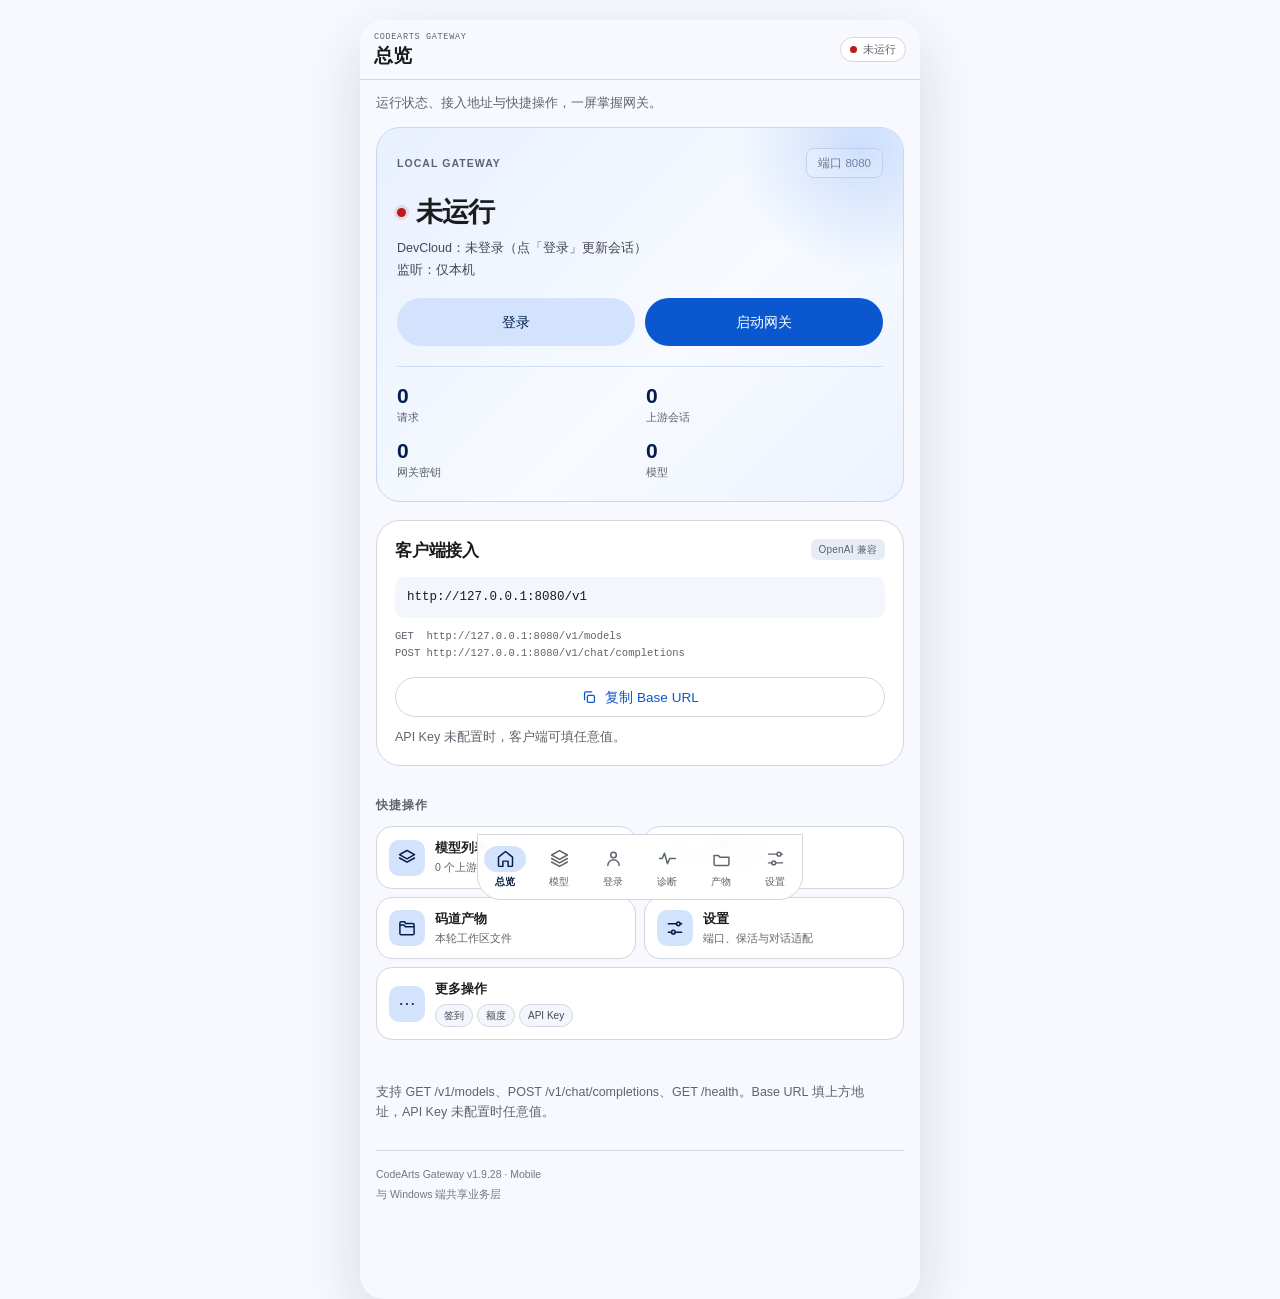
==== web/mobile/index.html @ bf03b85b "feat(web): refresh stats and improve login/artifacts flow - use real request and DevCloud session co" ====
<!DOCTYPE html>
<html lang="zh-CN">
<head>
<meta charset="UTF-8">
<meta name="viewport" content="width=device-width, initial-scale=1, viewport-fit=cover">
<title>CodeArts 网关 · 手机端</title>
<link rel="icon" href="data:image/svg+xml,%3Csvg xmlns='http://www.w3.org/2000/svg' viewBox='0 0 24 24'%3E%3Crect width='24' height='24' rx='6' fill='%230B57D0'/%3E%3Cpath d='M7 12h10M12 7v10' stroke='white' stroke-width='2' stroke-linecap='round'/%3E%3C/svg%3E">
<link rel="stylesheet" href="../src/res/tokens.css">
<link rel="stylesheet" href="../src/res/base.css">
<link rel="stylesheet" href="../src/res/components.css">
<link rel="stylesheet" href="../src/mobile/layout.css">
</head>
<body data-page="home">

<div class="m-shell">
  <header class="m-topbar">
    <button class="m-back" id="mBack" hidden aria-label="返回总览">
      <svg viewBox="0 0 24 24"><path d="M15 19 8 12l7-7"/></svg>
    </button>
    <div class="m-title">
      <span class="m-crumb">CodeArts Gateway</span>
      <h1 id="pageTitle">总览</h1>
    </div>
    <div class="m-state">
      <span class="dot is-off" id="railDot2"></span>
      <span id="railState2">未运行</span>
    </div>
  </header>

  <main class="m-content" id="scrollRoot">
    <div class="page-head">
      <p id="pageLede">运行状态、接入地址与快捷操作，一屏掌握网关。</p>
    </div>
    <div id="view"></div>
    <footer class="page-foot">
      <span>CodeArts Gateway v1.9.28 · Mobile</span>
      <span>与 Windows 端共享业务层</span>
    </footer>
  </main>

  <nav class="m-tabs" id="mobileNav">
    <button class="m-tab is-active" data-nav="home">
      <span class="m-tab-icon"><svg viewBox="0 0 24 24"><path d="M4 10.5 12 4l8 6.5V20a1 1 0 0 1-1 1h-4v-6H9v6H5a1 1 0 0 1-1-1z"/></svg></span>
      <span>总览</span>
    </button>
    <button class="m-tab" data-nav="models">
      <span class="m-tab-icon"><svg viewBox="0 0 24 24"><path d="M12 3 3 8l9 5 9-5-9-5z"/><path d="M3 12l9 5 9-5M3 16l9 5 9-5"/></svg></span>
      <span>模型</span>
    </button>
    <button class="m-tab" data-nav="login">
      <span class="m-tab-icon"><svg viewBox="0 0 24 24"><circle cx="12" cy="8" r="3.2"/><path d="M5.5 20a6.5 6.5 0 0 1 13 0"/></svg></span>
      <span>登录</span>
    </button>
    <button class="m-tab" data-nav="diag">
      <span class="m-tab-icon"><svg viewBox="0 0 24 24"><path d="M3 12h3l2.5-6 3.5 12 2.5-6H21"/></svg></span>
      <span>诊断</span>
    </button>
    <button class="m-tab" data-nav="artifacts">
      <span class="m-tab-icon"><svg viewBox="0 0 24 24"><path d="M3.5 8.5h5l1.6 2h10.4v8a1.5 1.5 0 0 1-1.5 1.5H5a1.5 1.5 0 0 1-1.5-1.5z"/></svg></span>
      <span>产物</span>
    </button>
    <button class="m-tab" data-nav="settings">
      <span class="m-tab-icon"><svg viewBox="0 0 24 24"><path d="M4 7h10M18 7h2M4 17h4M12 17h8"/><circle cx="16" cy="7" r="2.2"/><circle cx="10" cy="17" r="2.2"/></svg></span>
      <span>设置</span>
    </button>
  </nav>
</div>

<div class="toast" id="toast" role="status" aria-live="polite"></div>
<div class="modal-layer" id="modalLayer" hidden></div>

<script src="../src/core/data.js"></script>
<script src="../src/core/native.js"></script>
<script src="../src/core/state.js"></script>
<script src="../src/core/storage.js"></script>
<script src="../src/res/icons.js"></script>
<script src="../src/service/gateway.js"></script>
<script src="../src/ui/components.js"></script>
<script src="../src/ui/pages.js"></script>
<script src="../src/ui/inspector.js"></script>
<script src="../src/ui/app.js"></script>
<script src="../src/mobile/app.js"></script>
</body>
</html>
---- web/src/res/tokens.css ----
:root {
  --primary: #0B57D0;
  --primary-hover: #0A4FBF;
  --on-primary: #FFFFFF;
  --primary-container: #D3E3FD;
  --on-primary-container: #041E49;

  --surface: #FFFFFF;
  --surface-dim: #F8F9FF;
  --surface-container-low: #F3F6FC;
  --surface-container: #EDF1F8;
  --surface-container-high: #E6EBF4;

  --on-surface: #1A1C1E;
  --on-surface-variant: #44474F;
  --muted: #5F636B;
  --outline: #74777F;
  --outline-variant: #D2D6DF;

  --error: #BA1A1A;
  --error-container: #FFDAD6;
  --green: #146C2E;
  --green-container: #C4EED0;
  --amber: #7A5900;
  --amber-container: #FFDF9E;

  --r-xs: 6px;
  --r-sm: 10px;
  --r-md: 16px;
  --r-lg: 24px;
  --r-xl: 28px;

  --font: "Roboto", "Roboto Flex", "Google Sans", -apple-system, BlinkMacSystemFont,
    "PingFang SC", "Hiragino Sans GB", "Microsoft YaHei", "Helvetica Neue", Arial, sans-serif;
  --mono: "Roboto Mono", "SF Mono", ui-monospace, Menlo, Consolas, monospace;

  --ease-standard: cubic-bezier(0.2, 0, 0, 1);
  --ease-emphasized: cubic-bezier(0.05, 0.7, 0.1, 1);

  --shadow-1: 0 1px 2px rgba(16, 24, 40, 0.08), 0 1px 3px rgba(16, 24, 40, 0.06);
  --shadow-2: 0 4px 12px rgba(16, 24, 40, 0.1), 0 1px 3px rgba(16, 24, 40, 0.06);
  --shadow-3: 0 12px 32px rgba(16, 24, 40, 0.16), 0 2px 6px rgba(16, 24, 40, 0.08);
}
---- web/src/res/base.css ----
* {
  box-sizing: border-box;
}

html,
body {
  height: 100%;
}

body {
  margin: 0;
  background: var(--surface-dim);
  color: var(--on-surface);
  font-family: var(--font);
  font-size: 14px;
  line-height: 1.5;
  -webkit-font-smoothing: antialiased;
  text-rendering: optimizeLegibility;
}

a {
  color: inherit;
}

button,
input,
textarea {
  font-family: inherit;
}

code,
pre {
  font-family: var(--mono);
}

svg {
  display: block;
}

[hidden] {
  display: none !important;
}

::selection {
  background: var(--primary-container);
  color: var(--on-primary-container);
}
---- web/src/res/components.css ----
.card {
  padding: 22px;
  border: 1px solid var(--outline-variant);
  border-radius: var(--r-lg);
  background: var(--surface);
}

.card h3 {
  margin: 0;
  font-size: 17px;
  line-height: 24px;
  font-weight: 600;
  letter-spacing: -0.01em;
}

.card-head {
  display: flex;
  align-items: center;
  justify-content: space-between;
  gap: 12px;
}

.badge-soft {
  padding: 3px 8px;
  border-radius: 6px;
  background: var(--surface-container-high);
  color: var(--muted);
  font-size: 10px;
  letter-spacing: 0.02em;
}

.support,
.footnote {
  margin: 0;
  font-size: 12.5px;
  line-height: 1.6;
  color: var(--muted);
}

.support {
  margin: 6px 0 12px;
}

.footnote {
  margin-top: 26px;
  max-width: 72ch;
}

.eyebrow {
  font-size: 10.5px;
  font-weight: 600;
  letter-spacing: 0.1em;
  text-transform: uppercase;
  color: var(--muted);
}

.section-head {
  margin: 30px 0 12px;
  font-size: 12px;
  font-weight: 600;
  letter-spacing: 0.08em;
  text-transform: uppercase;
  color: var(--muted);
}

.btn {
  display: inline-flex;
  align-items: center;
  justify-content: center;
  gap: 7px;
  height: 40px;
  padding: 0 20px;
  border: 1px solid transparent;
  border-radius: 20px;
  background: transparent;
  color: var(--primary);
  font-size: 13.5px;
  font-weight: 500;
  line-height: 1;
  white-space: nowrap;
  text-decoration: none;
  cursor: pointer;
  transition: background 0.16s ease, box-shadow 0.16s ease, border-color 0.16s ease,
    color 0.16s ease;
}

.btn svg {
  width: 17px;
  height: 17px;
  fill: none;
  stroke: currentColor;
  stroke-width: 1.8;
  stroke-linecap: round;
  stroke-linejoin: round;
}

.btn:active {
  transform: scale(0.985);
}

.btn:disabled {
  opacity: 0.55;
  cursor: default;
}

.btn-primary {
  background: var(--primary);
  color: var(--on-primary);
}

.btn-primary:hover {
  background: var(--primary-hover);
  box-shadow: var(--shadow-2);
}

#btnToggle.is-stop {
  background: var(--error);
  color: var(--on-primary);
  box-shadow: 0 2px 10px rgba(186, 26, 26, 0.22);
}

#btnToggle.is-stop:hover {
  background: #9A1B15;
  box-shadow: 0 4px 14px rgba(186, 26, 26, 0.28);
}

.btn-tonal {
  background: var(--primary-container);
  color: var(--on-primary-container);
}

.btn-tonal:hover {
  background: #C6DBFB;
}

.btn-outline {
  border-color: var(--outline-variant);
  color: var(--primary);
}

.btn-outline:hover {
  background: var(--surface-container-low);
  border-color: var(--outline);
}

.btn-text {
  padding: 0 12px;
  color: var(--primary);
}

.btn-text:hover {
  background: rgba(11, 87, 208, 0.08);
}

.btn-error {
  background: var(--error);
  color: #fff;
}

.btn-lg {
  height: 48px;
  padding: 0 24px;
  border-radius: 24px;
  font-size: 14px;
}

.btn-sm {
  height: 32px;
  padding: 0 12px;
  border-radius: 16px;
  font-size: 12px;
}

.btn.block {
  display: flex;
  width: 100%;
}

.btn.mini {
  height: 30px;
  padding: 0 12px;
  border-radius: 15px;
  font-size: 11px;
}

.chip {
  display: inline-flex;
  align-items: center;
  height: 30px;
  padding: 0 11px;
  border: 1px solid var(--outline-variant);
  border-radius: 8px;
  background: var(--surface);
  color: var(--on-surface-variant);
  font-size: 11.5px;
  font-weight: 500;
  cursor: pointer;
  transition: background 0.15s ease, border-color 0.15s ease, color 0.15s ease;
}

.chip:hover {
  background: var(--primary-container);
  border-color: transparent;
  color: var(--on-primary-container);
}

.dot {
  width: 9px;
  height: 9px;
  flex: none;
  border-radius: 50%;
  background: var(--outline);
  transition: background 0.2s ease, box-shadow 0.2s ease;
}

.dot.is-on {
  background: var(--green);
  box-shadow: 0 0 0 3px rgba(20, 108, 46, 0.14);
}

.dot.is-off {
  background: var(--error);
  box-shadow: 0 0 0 3px rgba(186, 26, 26, 0.12);
}

.hero-grid {
  display: grid;
  gap: 18px;
}

.hero {
  position: relative;
  overflow: hidden;
  display: flex;
  flex-direction: column;
  padding: 24px;
  background: linear-gradient(135deg, #E9F0FE 0%, #F7FAFF 58%, #EDF3FE 100%);
  border-color: #C7D7F5;
}

.hero::after {
  content: "";
  position: absolute;
  top: -110px;
  right: -90px;
  width: 260px;
  height: 260px;
  border-radius: 50%;
  background: radial-gradient(circle, rgba(168, 199, 250, 0.55), rgba(168, 199, 250, 0) 68%);
  pointer-events: none;
}

.hero-top {
  position: relative;
  display: flex;
  align-items: center;
  justify-content: space-between;
  gap: 12px;
}

.hero-state-row {
  position: relative;
  display: flex;
  align-items: center;
  gap: 10px;
  margin-top: 18px;
}

.hero-state {
  font-size: 30px;
  line-height: 36px;
  font-weight: 600;
  letter-spacing: -0.03em;
}

.hero-detail {
  position: relative;
  margin: 10px 0 0;
  min-height: 44px;
  font-size: 12.5px;
  line-height: 1.7;
  color: var(--on-surface-variant);
  white-space: pre-line;
}

.hero-actions {
  position: relative;
  display: flex;
  flex-wrap: wrap;
  gap: 10px;
  margin-top: 16px;
}

.hero-actions .btn {
  flex: 1;
  min-width: 0;
}

.hero-stats {
  position: relative;
  display: grid;
  grid-template-columns: repeat(4, 1fr);
  gap: 8px;
  margin-top: 20px;
  padding-top: 16px;
  border-top: 1px solid rgba(11, 87, 208, 0.14);
}

.hero-stats b {
  display: block;
  font-size: 21px;
  line-height: 26px;
  font-weight: 600;
  letter-spacing: -0.02em;
  color: var(--on-primary-container);
}

.hero-stats span {
  display: block;
  margin-top: 1px;
  font-size: 10.5px;
  color: var(--muted);
}

.connect {
  display: flex;
  flex-direction: column;
}

.base {
  display: block;
  margin-top: 14px;
  padding: 11px 12px;
  border-radius: var(--r-sm);
  background: var(--surface-container-low);
  font-size: 12.5px;
  color: var(--on-surface);
  word-break: break-all;
}

.endpoints {
  margin: 10px 0 14px;
  font-size: 10.5px;
  line-height: 1.7;
  color: var(--muted);
  white-space: pre-wrap;
}

.connect .btn {
  margin-top: auto;
}

.connect .support {
  margin: 10px 0 0;
}

.action-grid {
  display: grid;
  grid-template-columns: 1fr;
  gap: 10px;
}

.action {
  position: relative;
  display: flex;
  align-items: center;
  gap: 12px;
  padding: 14px;
  border: 1px solid var(--outline-variant);
  border-radius: 20px;
  background: var(--surface);
  color: inherit;
  text-align: left;
  text-decoration: none;
  cursor: pointer;
  transition: background 0.16s ease, border-color 0.16s ease, transform 0.16s ease;
}

.action:hover {
  background: var(--surface-container-low);
  border-color: #AECBFA;
  transform: translateY(-1px);
}

.action:active {
  transform: translateY(0) scale(0.995);
}

.action-icon {
  display: grid;
  place-items: center;
  width: 40px;
  height: 40px;
  flex: none;
  border-radius: 12px;
  background: var(--primary-container);
  color: var(--on-primary-container);
}

.action-icon svg {
  width: 20px;
  height: 20px;
  fill: none;
  stroke: currentColor;
  stroke-width: 1.8;
  stroke-linecap: round;
  stroke-linejoin: round;
}

.action-text {
  min-width: 0;
}

.action-text b {
  display: block;
  font-size: 13px;
  font-weight: 600;
  letter-spacing: -0.01em;
}

.action-text small {
  display: block;
  margin-top: 2px;
  font-size: 11px;
  color: var(--muted);
}

.action-tools {
  cursor: default;
}

.mini-actions {
  display: flex;
  flex-wrap: wrap;
  gap: 4px;
  margin-top: 5px;
}

.mini-action {
  display: inline-flex;
  align-items: center;
  height: 23px;
  padding: 0 8px;
  border: 1px solid var(--outline-variant);
  border-radius: 12px;
  background: var(--surface-container-low);
  color: var(--on-surface-variant);
  font-size: 10px;
  font-weight: 500;
  text-decoration: none;
  cursor: pointer;
  transition: background 0.15s ease, border-color 0.15s ease, color 0.15s ease;
}

.mini-action:hover {
  background: var(--surface);
  border-color: #AECBFA;
  color: var(--primary);
}

.mini-action:disabled {
  opacity: 0.5;
  cursor: default;
}

.result-grid {
  display: grid;
  grid-template-columns: 1fr;
  gap: 12px;
  margin-top: 16px;
}

.result {
  margin: 0;
  padding: 14px;
  border-radius: var(--r-md);
  background: var(--surface-container-low);
  font-size: 11px;
  line-height: 1.7;
  color: var(--on-surface-variant);
  white-space: pre-wrap;
}

.result:empty {
  display: none;
}

.toolbar-row {
  display: flex;
  align-items: center;
  gap: 10px;
  flex-wrap: wrap;
}

.search-field {
  position: relative;
  display: flex;
  align-items: center;
  gap: 9px;
  flex: 1;
  min-width: 240px;
  height: 48px;
  padding: 0 14px;
  border: 1px solid var(--outline-variant);
  border-radius: 24px;
  background: var(--surface);
  color: var(--muted);
  transition: border-color 0.16s ease, box-shadow 0.16s ease;
}

.search-field:focus-within {
  border-color: var(--primary);
  box-shadow: 0 0 0 1px var(--primary);
}

.search-field > svg {
  width: 18px;
  height: 18px;
  flex: none;
  fill: none;
  stroke: currentColor;
  stroke-width: 1.8;
  stroke-linecap: round;
}

.search-field input {
  flex: 1;
  min-width: 0;
  height: 100%;
  border: 0;
  outline: 0;
  background: transparent;
  font-size: 13.5px;
  color: var(--on-surface);
}

.search-field input::placeholder {
  color: var(--outline);
}

.search-clear {
  display: grid;
  place-items: center;
  width: 22px;
  height: 22px;
  border: 0;
  border-radius: 50%;
  background: var(--surface-container-high);
  color: var(--muted);
  font-size: 14px;
  cursor: pointer;
}

.status-line {
  margin: 14px 2px 12px;
  font-size: 11.5px;
  color: var(--muted);
}

.model-grid {
  display: grid;
  grid-template-columns: 1fr;
  gap: 12px;
}

.model-card {
  display: block;
  width: 100%;
  padding: 18px;
  border: 1px solid var(--outline-variant);
  border-radius: var(--r-lg);
  background: var(--surface);
  text-align: left;
  color: inherit;
  cursor: pointer;
  transition: border-color 0.16s ease, background 0.16s ease, transform 0.16s ease;
}

.model-card:hover {
  border-color: #AECBFA;
  background: var(--surface-container-low);
  transform: translateY(-1px);
}

.model-card-head {
  display: flex;
  align-items: baseline;
  justify-content: space-between;
  gap: 10px;
}

.model-name {
  min-width: 0;
  overflow: hidden;
  font-size: 15px;
  font-weight: 600;
  letter-spacing: -0.01em;
  text-overflow: ellipsis;
  white-space: nowrap;
}

.model-index {
  font-family: var(--mono);
  font-size: 10px;
  color: var(--outline);
  flex: none;
}

.model-id {
  display: block;
  margin-top: 4px;
  overflow: hidden;
  font-size: 11.5px;
  color: var(--primary);
  text-overflow: ellipsis;
  white-space: nowrap;
}

.tag-row {
  display: flex;
  flex-wrap: wrap;
  gap: 6px;
  margin-top: 12px;
}

.tag {
  padding: 3px 9px;
  border-radius: 7px;
  background: var(--surface-container-low);
  border: 1px solid var(--outline-variant);
  font-size: 10.5px;
  color: var(--on-surface-variant);
}

.copy-hint {
  display: block;
  margin-top: 10px;
  font-size: 10.5px;
  color: var(--outline);
}

.settings-grid {
  display: grid;
  grid-template-columns: 1fr;
  gap: 14px;
}

.card.wide {
  grid-column: 1 / -1;
}

.setting-grid {
  display: grid;
  grid-template-columns: 1fr;
  gap: 2px;
}

.setting-row {
  display: flex;
  align-items: center;
  justify-content: space-between;
  gap: 18px;
  padding: 10px 0;
}

.setting-text {
  font-size: 13px;
  line-height: 1.45;
}

.setting-text small {
  display: block;
  margin-top: 2px;
  font-size: 11px;
  color: var(--muted);
}

.tf {
  display: block;
  margin: 4px 0 12px;
}

.tf span {
  display: block;
  margin: 0 0 6px 4px;
  font-size: 11px;
  color: var(--muted);
}

.tf input {
  width: 100%;
  height: 50px;
  padding: 0 14px;
  border: 1px solid var(--outline-variant);
  border-radius: var(--r-sm);
  outline: 0;
  background: var(--surface);
  font-size: 13.5px;
  color: var(--on-surface);
  transition: border-color 0.16s ease, box-shadow 0.16s ease;
}

.tf input:focus {
  border-color: var(--primary);
  box-shadow: 0 0 0 1px var(--primary);
}

.switch {
  position: relative;
  display: block;
  width: 52px;
  height: 32px;
  flex: none;
  cursor: pointer;
}

.switch input {
  position: absolute;
  inset: 0;
  width: 100%;
  height: 100%;
  margin: 0;
  opacity: 0;
  cursor: pointer;
}

.track {
  position: absolute;
  inset: 0;
  border: 2px solid var(--outline);
  border-radius: 16px;
  background: var(--surface-container-high);
  transition: background 0.2s ease, border-color 0.2s ease;
}

.track::after {
  content: "";
  position: absolute;
  top: 50%;
  left: 5px;
  width: 16px;
  height: 16px;
  border-radius: 50%;
  background: var(--outline);
  transform: translateY(-50%);
  transition: transform 0.22s var(--ease-emphasized), width 0.22s var(--ease-emphasized),
    height 0.22s var(--ease-emphasized), background 0.22s ease;
}

.switch input:checked + .track {
  background: var(--primary);
  border-color: var(--primary);
}

.switch input:checked + .track::after {
  width: 24px;
  height: 24px;
  left: 24px;
  background: var(--on-primary);
}

.switch input:focus-visible + .track {
  box-shadow: 0 0 0 3px rgba(11, 87, 208, 0.24);
}

.card-btn-row {
  display: flex;
  flex-wrap: wrap;
  gap: 4px;
  margin-top: 6px;
}

.card-btn-row .btn {
  padding: 0 10px;
}

.save-bar {
  display: flex;
  align-items: center;
  justify-content: space-between;
  gap: 16px;
  margin-top: 20px;
  padding: 16px 20px;
  border-radius: var(--r-md);
  background: var(--surface-container-low);
}

.save-bar .support {
  max-width: 460px;
}

.key-add {
  display: flex;
  align-items: flex-end;
  gap: 10px;
  margin-top: 16px;
}

.key-list {
  margin-top: 12px;
}

.key-row {
  display: flex;
  align-items: center;
  gap: 8px;
  padding: 12px 0;
  border-top: 1px solid var(--outline-variant);
}

.key-row code {
  flex: 1;
  min-width: 0;
  font-size: 12px;
  word-break: break-all;
}

.empty {
  padding: 24px 4px;
  font-size: 12.5px;
  line-height: 1.6;
  color: var(--muted);
}

.login-grid {
  display: grid;
  grid-template-columns: 1fr;
  gap: 18px;
  align-items: start;
}

.login-preview {
  padding: 0;
  overflow: hidden;
}

.browser-bar {
  display: flex;
  align-items: center;
  gap: 10px;
  height: 42px;
  padding: 0 14px;
  background: var(--surface-container-low);
  border-bottom: 1px solid var(--outline-variant);
}

.browser-dots {
  display: flex;
  gap: 5px;
}

.browser-dots i {
  width: 8px;
  height: 8px;
  border-radius: 50%;
  background: var(--outline-variant);
}

.browser-url {
  flex: 1;
  overflow: hidden;
  font-size: 11px;
  color: var(--muted);
  text-overflow: ellipsis;
  white-space: nowrap;
}

.login-body {
  padding: 26px;
}

.brand-lockup {
  display: flex;
  align-items: center;
  gap: 10px;
}

.brand-badge {
  display: grid;
  place-items: center;
  width: 38px;
  height: 38px;
  border-radius: 12px;
  background: var(--primary);
  color: #fff;
  font-weight: 700;
}

.brand-lockup b {
  display: block;
  font-size: 14px;
}

.brand-lockup small {
  display: block;
  margin-top: 1px;
  font-size: 10.5px;
  color: var(--muted);
}

.login-body h3 {
  margin: 20px 0 4px;
  font-size: 21px;
  letter-spacing: -0.02em;
}

.login-body .tf {
  margin-top: 12px;
}

.web-state {
  margin: 12px 0 0;
  padding: 10px 12px;
  border-radius: var(--r-sm);
  background: var(--primary-container);
  color: var(--on-primary-container);
  font-size: 11.5px;
  line-height: 1.55;
  white-space: pre-line;
}

.session-card {
  display: flex;
  flex-direction: column;
  gap: 10px;
}

.session-note {
  display: flex;
  gap: 10px;
  margin-top: 8px;
  padding-top: 14px;
  border-top: 1px solid var(--outline-variant);
}

.session-note p {
  margin: 0;
  font-size: 11.5px;
  line-height: 1.6;
  color: var(--muted);
}

.session-note code {
  font-size: 10.5px;
  color: var(--primary);
}

.diag-hero {
  display: flex;
  align-items: center;
  justify-content: space-between;
  gap: 18px;
  background: linear-gradient(120deg, #F5F9FF, #FFFFFF);
}

.diag-hero .support {
  margin: 6px 0 0;
}

.verdict {
  margin: 14px 2px;
  font-size: 12.5px;
  line-height: 1.6;
  color: var(--muted);
  white-space: pre-line;
}

.verdict.is-ok {
  color: var(--green);
}

.verdict.is-fail {
  color: var(--error);
}

.diag-list {
  display: grid;
  gap: 8px;
}

.diag-item {
  padding: 14px 16px;
  border: 1px solid var(--outline-variant);
  border-radius: var(--r-md);
  background: var(--surface);
  opacity: 0;
  transform: translateY(6px);
  transition: opacity 0.24s var(--ease-standard), transform 0.24s var(--ease-standard);
}

.diag-item.is-in {
  opacity: 1;
  transform: none;
}

.diag-head {
  display: flex;
  align-items: center;
  gap: 8px;
}

.diag-head b {
  font-size: 13px;
  font-weight: 600;
}

.diag-detail {
  margin: 6px 0 0 17px;
  font-size: 11.5px;
  line-height: 1.55;
  color: var(--on-surface-variant);
  word-break: break-word;
}

.log-card {
  margin-top: 16px;
}

.row-actions {
  display: flex;
  gap: 2px;
}

.log {
  max-height: 220px;
  margin: 12px 0 0;
  overflow: auto;
  padding: 14px;
  border-radius: var(--r-md);
  background: #0E1626;
  color: #C7D6EA;
  font-size: 10.5px;
  line-height: 1.7;
  white-space: pre-wrap;
  word-break: break-all;
}

.path-bar {
  display: flex;
  align-items: center;
  justify-content: space-between;
  gap: 18px;
  padding: 16px 20px;
  border-radius: var(--r-md);
  background: var(--surface-container-low);
  margin-bottom: 16px;
}

.path-bar code {
  display: block;
  margin-top: 4px;
  font-size: 11.5px;
  color: var(--primary);
  word-break: break-all;
}

.path-bar .support {
  max-width: 340px;
  text-align: right;
}

.artifact-grid {
  display: grid;
  grid-template-columns: 1fr;
  gap: 12px;
}

.artifact-card {
  padding: 18px;
  border: 1px solid var(--outline-variant);
  border-radius: var(--r-lg);
  background: var(--surface);
}

.artifact-top {
  display: flex;
  align-items: flex-start;
  gap: 12px;
}

.file-badge {
  display: grid;
  place-items: center;
  width: 42px;
  height: 42px;
  flex: none;
  border-radius: 12px;
  background: var(--surface-container-low);
  color: var(--primary);
  font-family: var(--mono);
  font-size: 9.5px;
  font-weight: 600;
  letter-spacing: 0.02em;
}

.artifact-name {
  font-size: 13.5px;
  font-weight: 600;
  line-height: 1.4;
  word-break: break-all;
}

.artifact-path {
  display: block;
  margin-top: 8px;
  font-size: 10.5px;
  color: var(--muted);
  word-break: break-all;
}

.artifact-meta {
  margin: 6px 0 0;
  font-size: 10.5px;
  color: var(--outline);
}

.artifact-actions {
  display: flex;
  gap: 6px;
  margin-top: 14px;
}

.artifact-actions .btn {
  flex: 1;
  height: 34px;
  padding: 0 8px;
  font-size: 11px;
}

.page-foot {
  display: flex;
  align-items: center;
  justify-content: space-between;
  gap: 16px;
  margin-top: 34px;
  padding-top: 16px;
  border-top: 1px solid var(--outline-variant);
  font-size: 10.5px;
  color: var(--outline);
}

.insp-block {
  margin-bottom: 22px;
}

.insp-block:last-child {
  margin-bottom: 0;
}

.insp-block h4 {
  margin: 0 0 8px;
  font-size: 10px;
  font-weight: 600;
  letter-spacing: 0.09em;
  text-transform: uppercase;
  color: var(--muted);
}

.insp-files {
  display: flex;
  flex-wrap: wrap;
  gap: 5px;
}

.insp-file {
  padding: 3px 7px;
  border-radius: 6px;
  background: var(--surface-container-high);
  font-family: var(--mono);
  font-size: 9.5px;
  color: var(--on-surface-variant);
}

.insp-list {
  margin: 0;
  padding: 0;
  list-style: none;
}

.insp-list li {
  position: relative;
  padding: 4px 0 4px 13px;
  font-size: 11.5px;
  line-height: 1.62;
  color: var(--on-surface-variant);
}

.insp-list li::before {
  content: "";
  position: absolute;
  top: 11px;
  left: 0;
  width: 4px;
  height: 4px;
  border-radius: 50%;
  background: var(--primary);
}

.insp-list li code {
  padding: 1px 4px;
  border-radius: 4px;
  background: var(--surface-container-high);
  font-size: 10px;
  color: var(--primary);
}

.insp-code {
  margin: 0;
  overflow-x: auto;
  padding: 14px;
  border-radius: var(--r-md);
  background: #0E1626;
  color: #C7D6EA;
  font-size: 10px;
  line-height: 1.8;
}

.insp-code .kw { color: #A8C7FA; }
.insp-code .str { color: #A6D9B6; }
.insp-code .cm { color: #828A99; }

.toast {
  position: fixed;
  z-index: 80;
  left: 50%;
  bottom: 30px;
  max-width: min(420px, calc(100vw - 40px));
  padding: 12px 18px;
  border-radius: 10px;
  background: #1F2937;
  color: #F8FAFC;
  font-size: 12.5px;
  text-align: center;
  opacity: 0;
  transform: translate(-50%, 10px);
  pointer-events: none;
  transition: opacity 0.2s ease, transform 0.2s ease;
}

.toast.is-show {
  opacity: 1;
  transform: translate(-50%, 0);
}

.modal-layer {
  position: fixed;
  inset: 0;
  z-index: 90;
  display: grid;
  place-items: center;
  padding: 20px;
  background: rgba(20, 24, 32, 0.42);
  backdrop-filter: blur(2px);
}

.modal-layer[hidden] {
  display: none;
}

.modal {
  width: min(420px, 100%);
  padding: 24px;
  border-radius: var(--r-xl);
  background: var(--surface);
  box-shadow: var(--shadow-3);
  animation: dialogIn 0.2s var(--ease-emphasized);
}

@keyframes dialogIn {
  from { opacity: 0; transform: scale(0.96); }
  to { opacity: 1; transform: none; }
}

.modal-head {
  display: flex;
  align-items: flex-start;
  justify-content: space-between;
  gap: 12px;
}

.modal-head h3 {
  margin: 0;
  font-size: 19px;
  font-weight: 600;
  letter-spacing: -0.02em;
}

.modal-x {
  width: 30px;
  height: 30px;
  margin: -4px -4px 0 0;
  border: 0;
  border-radius: 50%;
  background: transparent;
  color: var(--muted);
  font-size: 20px;
  line-height: 1;
  cursor: pointer;
}

.modal-x:hover {
  background: var(--surface-container);
}

.modal-copy {
  margin: 10px 0 14px;
  font-size: 12px;
  line-height: 1.6;
  color: var(--muted);
}

.modal .field {
  width: 100%;
  height: 52px;
  padding: 0 14px;
  border: 1px solid var(--outline-variant);
  border-radius: var(--r-sm);
  outline: 0;
  background: var(--surface);
  font-size: 13.5px;
  color: var(--on-surface);
}

.modal textarea.field {
  height: 96px;
  padding: 12px 14px;
  resize: vertical;
  line-height: 1.5;
}

.modal .field:focus {
  border-color: var(--primary);
  box-shadow: 0 0 0 1px var(--primary);
}

.modal-actions {
  display: flex;
  justify-content: flex-end;
  gap: 8px;
  margin-top: 20px;
}

@media (prefers-reduced-motion: reduce) {
  *,
  *::before,
  *::after {
    animation-duration: 0.01ms !important;
    transition-duration: 0.01ms !important;
    scroll-behavior: auto !important;
  }
}
---- web/src/mobile/layout.css ----
body {
  min-height: 100vh;
  background: var(--surface-dim);
  padding-bottom: env(safe-area-inset-bottom);
}

.m-shell {
  display: flex;
  flex-direction: column;
  min-height: 100vh;
  max-width: 560px;
  margin: 0 auto;
  background: var(--surface-dim);
  box-shadow: 0 0 0 1px rgba(16, 24, 40, 0.04);
}

.m-topbar {
  position: sticky;
  top: 0;
  z-index: 40;
  display: flex;
  align-items: center;
  gap: 10px;
  height: 60px;
  flex: none;
  padding: 0 14px;
  background: rgba(248, 249, 255, 0.94);
  border-bottom: 1px solid var(--outline-variant);
  backdrop-filter: blur(14px);
  -webkit-backdrop-filter: blur(14px);
}

.m-back {
  display: grid;
  place-items: center;
  width: 36px;
  height: 36px;
  flex: none;
  margin-left: -6px;
  border: 0;
  border-radius: 50%;
  background: transparent;
  color: var(--on-surface);
  cursor: pointer;
}

.m-back:hover {
  background: var(--surface-container);
}

.m-back svg {
  width: 20px;
  height: 20px;
  fill: none;
  stroke: currentColor;
  stroke-width: 2;
  stroke-linecap: round;
  stroke-linejoin: round;
}

.m-title {
  min-width: 0;
}

.m-crumb {
  display: block;
  font-family: var(--mono);
  font-size: 8.5px;
  letter-spacing: 0.08em;
  text-transform: uppercase;
  color: var(--muted);
}

.m-title h1 {
  margin: 1px 0 0;
  overflow: hidden;
  font-size: 19px;
  line-height: 24px;
  font-weight: 600;
  letter-spacing: -0.02em;
  text-overflow: ellipsis;
  white-space: nowrap;
}

.m-state {
  display: flex;
  align-items: center;
  gap: 6px;
  margin-left: auto;
  padding: 4px 9px;
  border: 1px solid var(--outline-variant);
  border-radius: 999px;
  background: var(--surface);
  font-size: 10.5px;
  color: var(--muted);
  white-space: nowrap;
}

.m-state .dot {
  width: 7px;
  height: 7px;
  box-shadow: none;
}

.m-content {
  flex: 1;
  min-width: 0;
  padding: 14px 16px 96px;
}

.page-head {
  margin-bottom: 14px;
}

.page-head p {
  margin: 0;
  max-width: 60ch;
  font-size: 12.5px;
  line-height: 1.55;
  color: var(--muted);
}

body[data-page="login"] .page-head {
  display: none;
}

body[data-page="login"] .m-content {
  padding-top: 10px;
}

#view {
  animation: pageIn 0.24s var(--ease-emphasized);
}

@keyframes pageIn {
  from { opacity: 0; transform: translateY(5px); }
  to { opacity: 1; transform: none; }
}

.card {
  padding: 18px;
}

.hero-grid {
  grid-template-columns: 1fr;
}

.hero {
  padding: 20px;
}

.hero-state {
  font-size: 27px;
  line-height: 32px;
}

.hero-stats {
  grid-template-columns: repeat(2, 1fr);
  gap: 12px;
}

.action-grid {
  grid-template-columns: repeat(2, minmax(0, 1fr));
  gap: 8px;
}

.action {
  gap: 10px;
  padding: 12px;
  border-radius: var(--r-md);
}

.action-icon {
  width: 36px;
  height: 36px;
  border-radius: 10px;
}

.action-text b {
  font-size: 12.5px;
}

.action-text small {
  font-size: 10.5px;
}

.action-tools {
  grid-column: span 2;
}

.model-grid,
.settings-grid,
.setting-grid,
.login-grid,
.artifact-grid,
.result-grid {
  grid-template-columns: 1fr;
}

.toolbar-row {
  gap: 8px;
}

.search-field {
  flex-basis: 100%;
  min-width: 0;
  height: 44px;
}

.toolbar-row .btn {
  flex: 1;
  height: 38px;
  padding: 0 10px;
  font-size: 12px;
}

.card-head {
  align-items: flex-start;
}

.diag-hero {
  flex-direction: column;
  align-items: flex-start;
  gap: 12px;
}

.diag-hero .btn {
  width: 100%;
}

.path-bar {
  flex-direction: column;
  align-items: flex-start;
  gap: 8px;
}

.path-bar .support {
  max-width: none;
  text-align: left;
}

.save-bar {
  flex-direction: column;
  align-items: flex-start;
  gap: 10px;
}

.save-bar .btn {
  width: 100%;
}

.key-add {
  flex-wrap: wrap;
}

.key-add .tf {
  min-width: 0;
  flex-basis: 100%;
}

.key-add .btn {
  width: 100%;
}

.page-foot {
  flex-direction: column;
  align-items: flex-start;
  gap: 4px;
  margin-top: 28px;
}

.m-tabs {
  position: fixed;
  right: 0;
  bottom: 0;
  left: 0;
  z-index: 50;
  display: grid;
  grid-template-columns: repeat(6, minmax(0, 1fr));
  max-width: 560px;
  margin: 0 auto;
  padding-bottom: env(safe-area-inset-bottom);
  background: rgba(255, 255, 255, 0.96);
  border-top: 1px solid var(--outline-variant);
  backdrop-filter: blur(16px);
  -webkit-backdrop-filter: blur(16px);
}

.m-tab {
  display: flex;
  flex-direction: column;
  align-items: center;
  justify-content: center;
  gap: 3px;
  height: 64px;
  border: 0;
  background: transparent;
  color: var(--muted);
  font-size: 10px;
  letter-spacing: 0.01em;
  white-space: nowrap;
  cursor: pointer;
}

.m-tab-icon {
  display: grid;
  place-items: center;
  width: 42px;
  height: 26px;
  border-radius: 13px;
  transition: background 0.18s ease, color 0.18s ease;
}

.m-tab-icon svg {
  width: 21px;
  height: 21px;
  fill: none;
  stroke: currentColor;
  stroke-width: 1.7;
  stroke-linecap: round;
  stroke-linejoin: round;
}

.m-tab.is-active {
  color: var(--on-primary-container);
  font-weight: 600;
}

.m-tab.is-active .m-tab-icon {
  background: var(--primary-container);
  color: var(--on-primary-container);
}

.toast {
  bottom: calc(80px + env(safe-area-inset-bottom));
}

.modal-layer {
  padding: 16px;
}

.modal {
  padding: 20px;
}

@media (min-width: 561px) {
  body {
    padding: 20px 0;
  }

  .m-shell {
    min-height: calc(100vh - 40px);
    border-radius: 24px;
    overflow: hidden;
    box-shadow: 0 20px 60px rgba(16, 24, 40, 0.14);
  }

  .m-topbar {
    border-radius: 24px 24px 0 0;
  }

  .m-tabs {
    right: auto;
    left: 50%;
    max-width: 560px;
    padding-bottom: 0;
    transform: translateX(-50%);
    border-radius: 0 0 24px 24px;
    border: 1px solid var(--outline-variant);
    border-top: 1px solid var(--outline-variant);
  }
}
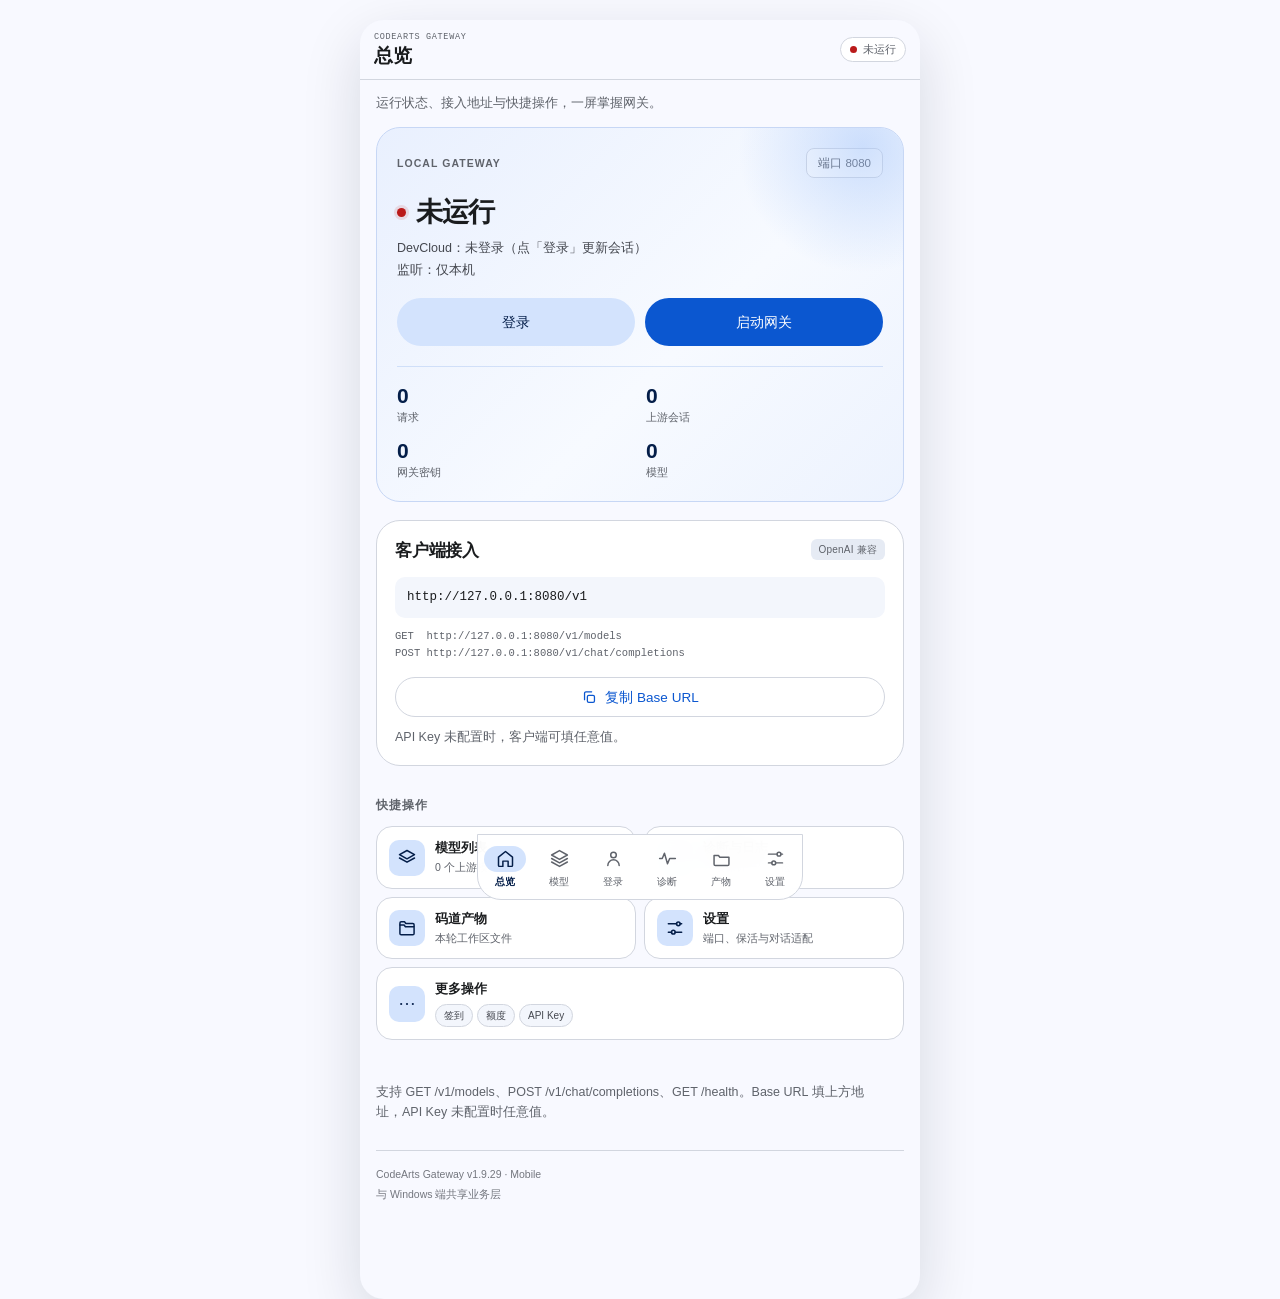
==== commit e7e6926d: "feat(cookie): auto-sync refreshed cookies - merge login-page CookieManager changes into Store silent" ====
--- a/web/mobile/index.html
+++ b/web/mobile/index.html
@@ -33,7 +33,7 @@
     </div>
     <div id="view"></div>
     <footer class="page-foot">
-      <span>CodeArts Gateway v1.9.28 · Mobile</span>
+      <span>CodeArts Gateway v1.9.29 · Mobile</span>
       <span>与 Windows 端共享业务层</span>
     </footer>
   </main>
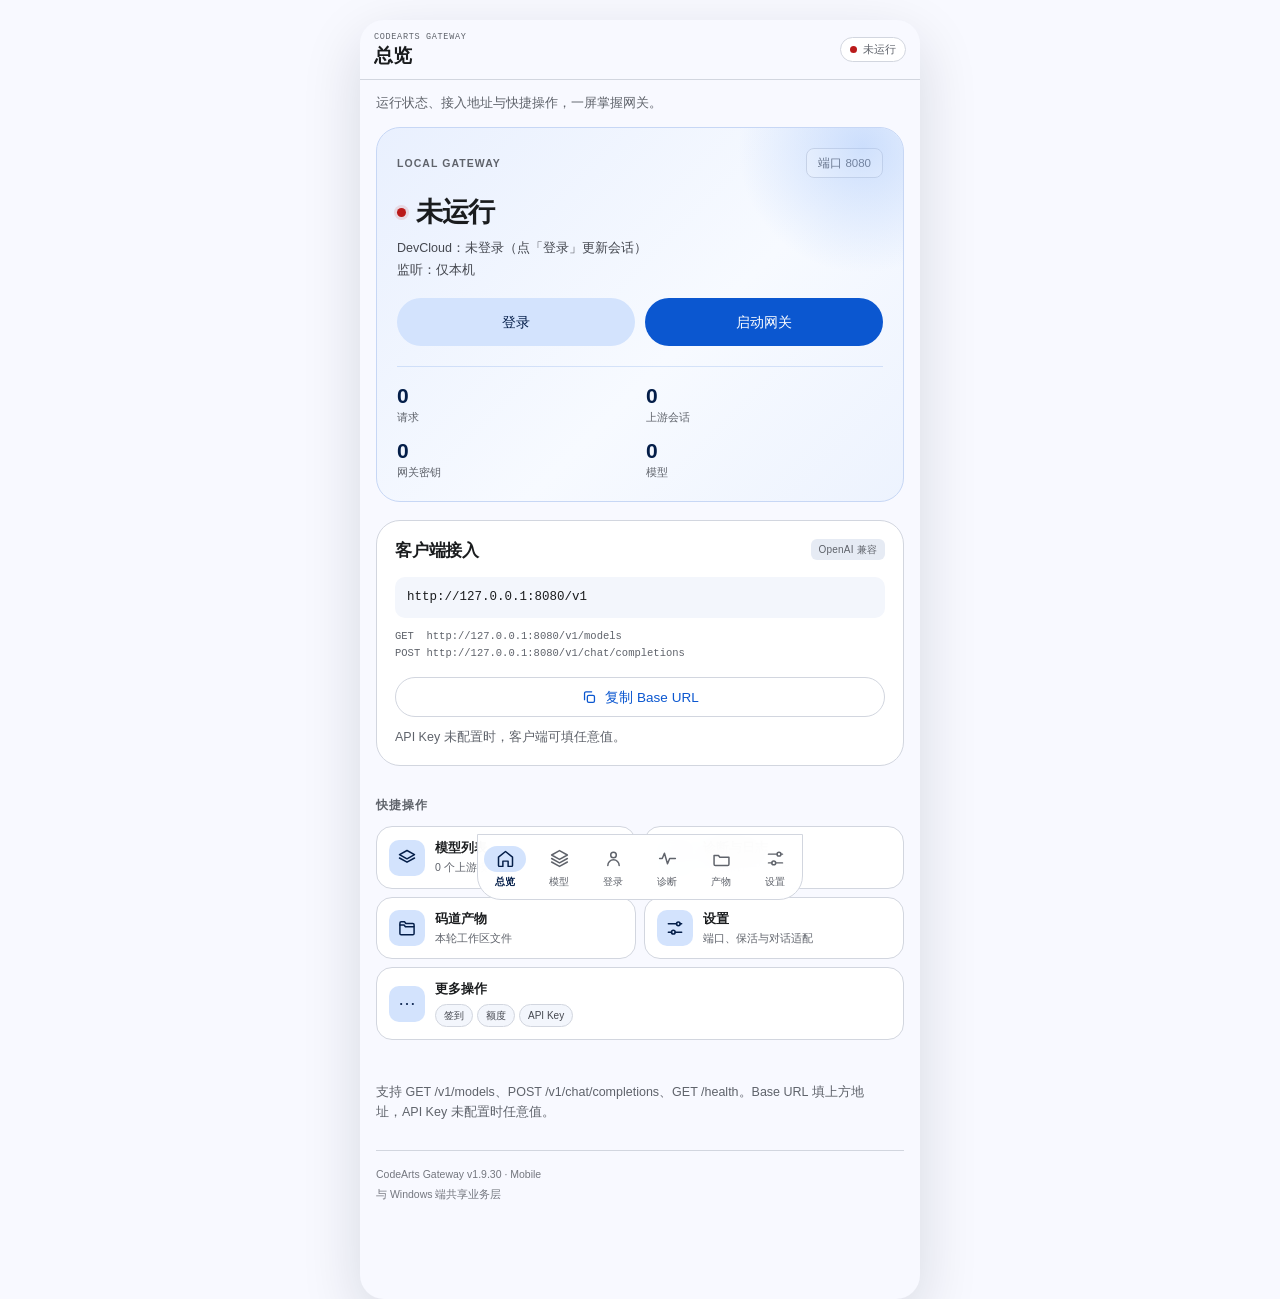
==== commit 36e1360c: "feat(download): support blob/data downloads and filter incomplete cookies - add WebDownloadUtil for " ====
--- a/web/mobile/index.html
+++ b/web/mobile/index.html
@@ -33,7 +33,7 @@
     </div>
     <div id="view"></div>
     <footer class="page-foot">
-      <span>CodeArts Gateway v1.9.29 · Mobile</span>
+      <span>CodeArts Gateway v1.9.30 · Mobile</span>
       <span>与 Windows 端共享业务层</span>
     </footer>
   </main>
